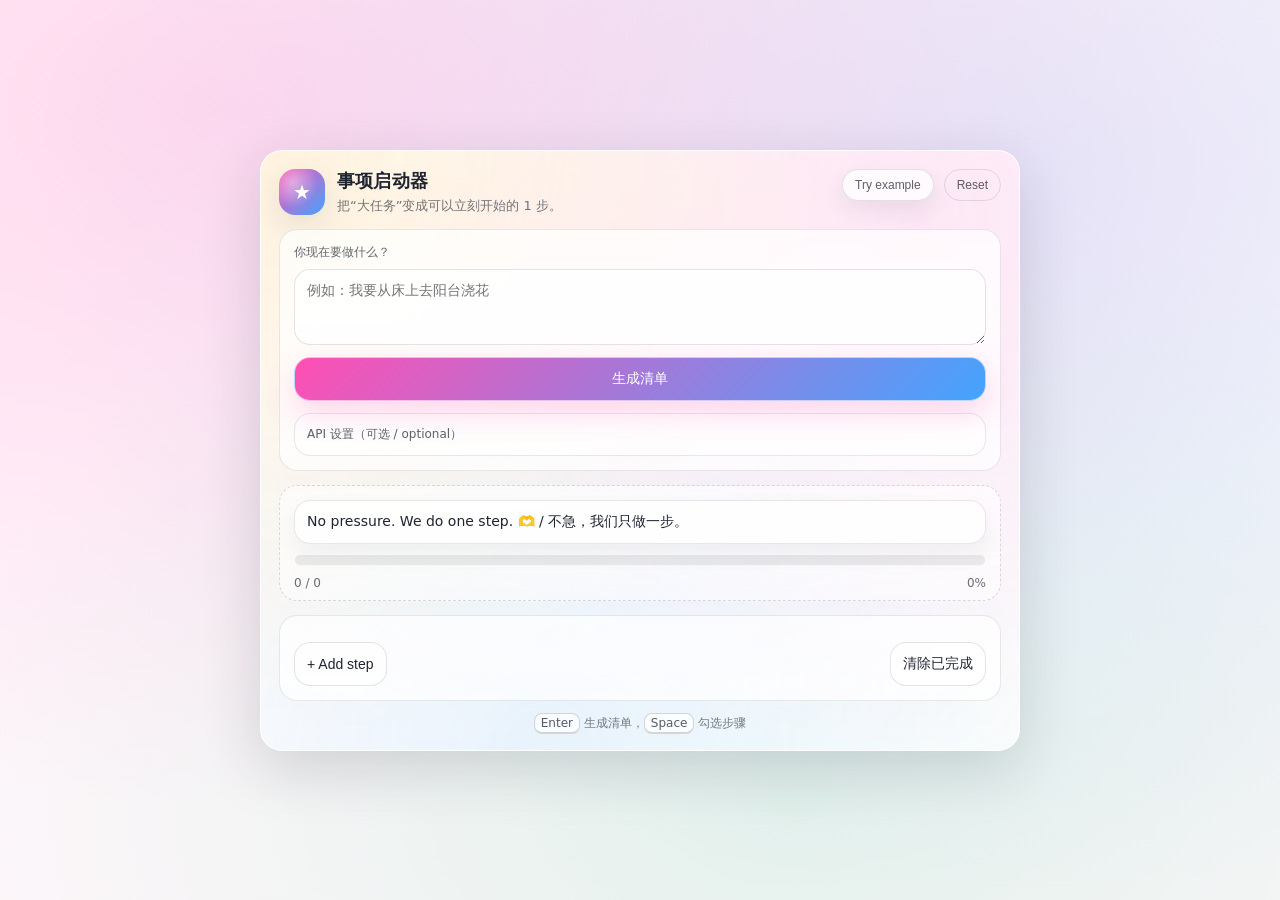
==== adhd-demo/index.html @ 6176573b "ADHD ver." ====
<!doctype html>
<html lang="zh-CN">
  <head>
    <meta charset="UTF-8" />
    <meta name="viewport" content="width=device-width, initial-scale=1.0" />
    <title>ADHD 事项启动器 Demo</title>
    <meta name="theme-color" content="#ff4fb3" />
    <meta name="apple-mobile-web-app-capable" content="yes" />
    <meta name="apple-mobile-web-app-title" content="ADHD启动器" />
    <meta name="apple-mobile-web-app-status-bar-style" content="default" />
    <link rel="stylesheet" href="./styles.css" />
    <link rel="manifest" href="./manifest.webmanifest" />
    <link rel="icon" href="./icon.svg" type="image/svg+xml" />
    <link rel="apple-touch-icon" href="./icon.svg" />
  </head>
  <body>
    <div class="app">
      <main class="card" aria-label="ADHD 友好事项启动器">
        <header class="header">
          <div class="brand">
            <div class="logo" aria-hidden="true">★</div>
            <div class="brand-text">
              <h1 class="title">事项启动器</h1>
              <p class="subtitle">把“大任务”变成可以立刻开始的 1 步。</p>
            </div>
          </div>
          <div class="header-actions">
            <button class="chip" type="button" data-action="example">Try example</button>
            <button class="chip chip-ghost" type="button" data-action="reset">Reset</button>
          </div>
        </header>

        <section class="input" aria-label="任务输入">
          <label class="field">
            <span class="field-label">你现在要做什么？</span>
            <textarea class="field-textarea" rows="3" placeholder="例如：我要从床上去阳台浇花" id="taskInput"></textarea>
          </label>
          <div class="input-actions">
            <button class="btn btn-primary" type="button" data-action="generate">生成清单</button>
          </div>

          <details class="settings" id="settings">
            <summary class="settings-summary">API 设置（可选 / optional）</summary>
            <div class="settings-body" aria-label="API 设置">
              <label class="field">
                <span class="field-label">调用方式</span>
                <select class="field-select" id="apiMode">
                  <option value="proxy">本地代理（推荐）/ Proxy</option>
                  <option value="direct">直连（不安全）/ Direct</option>
                </select>
              </label>

              <label class="field">
                <span class="field-label">Base URL（DeepSeek/OpenAI 兼容）</span>
                <input class="field-input" id="apiBaseUrl" type="text" spellcheck="false" />
              </label>

              <label class="field">
                <span class="field-label">API Key（仅保存在你的浏览器本地）</span>
                <input class="field-input" id="apiKey" type="password" autocomplete="off" spellcheck="false" />
              </label>

              <label class="field">
                <span class="field-label">Model</span>
                <input class="field-input" id="apiModel" type="text" spellcheck="false" />
              </label>

              <label class="field field-toggle">
                <span class="field-label">AI 说明（步骤小字）</span>
                <span class="toggle">
                  <input id="aiNotes" type="checkbox" />
                  <span class="toggle-pill" aria-hidden="true"></span>
                </span>
              </label>

              <div class="settings-actions">
                <button class="btn btn-ghost" type="button" data-action="save-settings">保存</button>
                <span class="settings-hint" id="settingsHint"></span>
              </div>
            </div>
          </details>
        </section>

        <section class="progress" aria-label="进度">
          <div class="progress-top">
            <div class="bubble" id="bubble" aria-live="polite" aria-atomic="true"></div>
            <div class="meter" aria-hidden="true">
              <div class="meter-bar" id="meterBar"></div>
            </div>
          </div>
          <div class="progress-meta">
            <span class="progress-text" id="progressText">0 / 0</span>
            <span class="progress-text" id="progressPct">0%</span>
          </div>
        </section>

        <section class="list" aria-label="原子清单">
          <ol class="steps" id="steps"></ol>
          <div class="list-actions">
            <button class="btn btn-ghost" type="button" data-action="add-step">+ Add step</button>
            <button class="btn btn-ghost" type="button" data-action="clear-done">清除已完成</button>
          </div>
        </section>

        <footer class="footer">
          <span class="footer-desktop"><span class="kbd">Enter</span> 生成清单，<span class="kbd">Space</span> 勾选步骤</span>
          <span class="footer-mobile">点圆圈勾选，点条目展开/收起子清单</span>
        </footer>
      </main>
    </div>

    <div class="toast" role="status" aria-live="polite" aria-atomic="true"></div>
    <div class="confetti" aria-hidden="true" id="confetti"></div>

    <script src="./app.js?v=2" defer></script>
  </body>
</html>
---- adhd-demo/styles.css ----
:root {
  --bg: #fff7fb;
  --card: rgba(255, 255, 255, 0.86);
  --text: #1f2430;
  --muted: rgba(31, 36, 48, 0.62);
  --border: rgba(31, 36, 48, 0.12);
  --pink: #ff4fb3;
  --mint: #19c37d;
  --sky: #43a4ff;
  --sun: #ffbe2e;
  --accent: var(--pink);
  --radius: 22px;
  --shadow: 0 18px 60px rgba(31, 36, 48, 0.16);
  --shadow-soft: 0 10px 30px rgba(31, 36, 48, 0.1);
}

* {
  box-sizing: border-box;
}

html,
body {
  height: 100%;
  -webkit-text-size-adjust: 100%;
}

body {
  margin: 0;
  color: var(--text);
  background: radial-gradient(1200px 700px at 18% 12%, rgba(255, 79, 179, 0.18), transparent),
    radial-gradient(1000px 700px at 80% 22%, rgba(67, 164, 255, 0.14), transparent),
    radial-gradient(900px 600px at 62% 88%, rgba(25, 195, 125, 0.12), transparent), var(--bg);
  font-family: ui-rounded, ui-sans-serif, system-ui, -apple-system, Segoe UI, Roboto, Helvetica, Arial,
    "Apple Color Emoji", "Segoe UI Emoji";
  -webkit-tap-highlight-color: transparent;
}

.app {
  min-height: 100%;
  display: grid;
  place-items: center;
  padding: 26px 18px;
}

.card {
  width: min(760px, 100%);
  border-radius: var(--radius);
  background: linear-gradient(180deg, rgba(255, 255, 255, 0.92), rgba(255, 255, 255, 0.78));
  border: 1px solid rgba(255, 255, 255, 0.66);
  box-shadow: var(--shadow);
  backdrop-filter: blur(14px);
  padding: 18px;
  position: relative;
  overflow: hidden;
}

.card::before {
  content: "";
  position: absolute;
  inset: -80px;
  background: radial-gradient(circle at 10% 10%, rgba(255, 190, 46, 0.22), transparent 55%),
    radial-gradient(circle at 80% 20%, rgba(255, 79, 179, 0.18), transparent 55%),
    radial-gradient(circle at 40% 90%, rgba(67, 164, 255, 0.14), transparent 55%);
  filter: blur(2px);
  opacity: 0.7;
  pointer-events: none;
}

.card::after {
  content: "";
  position: absolute;
  inset: 0;
  background-image: radial-gradient(rgba(31, 36, 48, 0.07) 1px, transparent 1px);
  background-size: 18px 18px;
  opacity: 0.24;
  pointer-events: none;
  mask-image: radial-gradient(circle at 50% 0%, rgba(0, 0, 0, 0.7), transparent 60%);
}

.card > * {
  position: relative;
  z-index: 1;
}

.header {
  display: flex;
  align-items: flex-start;
  justify-content: space-between;
  gap: 14px;
  margin-bottom: 14px;
}

.brand {
  display: flex;
  gap: 12px;
  align-items: center;
}

.logo {
  width: 46px;
  height: 46px;
  border-radius: 16px;
  display: grid;
  place-items: center;
  font-size: 20px;
  color: #ffffff;
  background: radial-gradient(circle at 30% 30%, rgba(255, 255, 255, 0.45), transparent 55%),
    linear-gradient(135deg, var(--pink), var(--sky));
  box-shadow: var(--shadow-soft);
}

.brand-text {
  display: grid;
  gap: 4px;
}

.title {
  margin: 0;
  font-size: 18px;
  letter-spacing: 0.2px;
}

.subtitle {
  margin: 0;
  font-size: 13px;
  color: var(--muted);
}

.header-actions {
  display: flex;
  gap: 10px;
  flex-wrap: wrap;
  justify-content: flex-end;
}

.chip {
  appearance: none;
  border: 1px solid rgba(31, 36, 48, 0.12);
  background: rgba(255, 255, 255, 0.78);
  color: rgba(31, 36, 48, 0.72);
  border-radius: 999px;
  padding: 8px 12px;
  font-size: 12px;
  cursor: pointer;
  touch-action: manipulation;
  box-shadow: 0 10px 22px rgba(31, 36, 48, 0.08);
}

.chip:hover {
  color: var(--text);
  transform: translateY(-1px);
}

.chip-ghost {
  background: transparent;
  box-shadow: none;
}

.input {
  border-radius: 18px;
  border: 1px solid rgba(31, 36, 48, 0.1);
  background: rgba(255, 255, 255, 0.72);
  padding: 14px;
}

.field {
  display: grid;
  gap: 8px;
}

.field-toggle {
  grid-template-columns: 1fr auto;
  align-items: center;
}

.toggle {
  display: inline-grid;
  align-items: center;
  justify-items: center;
  position: relative;
}

.toggle input {
  position: absolute;
  opacity: 0;
  width: 1px;
  height: 1px;
}

.toggle-pill {
  width: 44px;
  height: 26px;
  border-radius: 999px;
  background: rgba(31, 36, 48, 0.12);
  border: 1px solid rgba(31, 36, 48, 0.12);
  position: relative;
  cursor: pointer;
  touch-action: manipulation;
  box-shadow: inset 0 0 0 1px rgba(255, 255, 255, 0.55);
}

.toggle-pill::after {
  content: "";
  position: absolute;
  top: 3px;
  left: 3px;
  width: 20px;
  height: 20px;
  border-radius: 999px;
  background: rgba(255, 255, 255, 0.9);
  box-shadow: 0 10px 18px rgba(31, 36, 48, 0.12);
  transition: transform 180ms ease;
}

.toggle input:checked + .toggle-pill {
  background: linear-gradient(135deg, var(--mint), var(--sky));
  border-color: rgba(255, 255, 255, 0.6);
}

.toggle input:checked + .toggle-pill::after {
  transform: translateX(18px);
}

.field-label {
  font-size: 12px;
  color: rgba(31, 36, 48, 0.7);
}

.field-input,
.field-select {
  width: 100%;
  border-radius: 16px;
  border: 1px solid rgba(31, 36, 48, 0.12);
  padding: 10px 12px;
  font-size: 14px;
  outline: none;
  background: rgba(255, 255, 255, 0.82);
  box-shadow: inset 0 0 0 1px rgba(255, 255, 255, 0.5);
}

.field-input:focus,
.field-select:focus {
  border-color: color-mix(in srgb, var(--accent) 55%, rgba(31, 36, 48, 0.12));
  box-shadow: 0 0 0 4px rgba(255, 79, 179, 0.14);
}

.field-textarea {
  width: 100%;
  resize: vertical;
  min-height: 76px;
  border-radius: 16px;
  border: 1px solid rgba(31, 36, 48, 0.12);
  padding: 12px 12px;
  font-size: 14px;
  outline: none;
  background: rgba(255, 255, 255, 0.82);
  box-shadow: inset 0 0 0 1px rgba(255, 255, 255, 0.5);
}

.field-textarea:focus {
  border-color: color-mix(in srgb, var(--accent) 55%, rgba(31, 36, 48, 0.12));
  box-shadow: 0 0 0 4px rgba(255, 79, 179, 0.14);
}

.input-actions {
  display: grid;
  grid-template-columns: 1fr;
  gap: 10px;
  margin-top: 12px;
}

.settings {
  margin-top: 12px;
  border-radius: 16px;
  border: 1px solid rgba(31, 36, 48, 0.1);
  background: rgba(255, 255, 255, 0.62);
  overflow: hidden;
}

.settings-summary {
  list-style: none;
  cursor: pointer;
  padding: 12px 12px;
  font-size: 12px;
  color: rgba(31, 36, 48, 0.72);
}

.settings-summary::-webkit-details-marker {
  display: none;
}

.settings[open] .settings-summary {
  border-bottom: 1px solid rgba(31, 36, 48, 0.08);
  background: rgba(255, 255, 255, 0.68);
}

.settings-body {
  padding: 12px;
  display: grid;
  gap: 10px;
}

.settings-actions {
  display: flex;
  align-items: center;
  gap: 12px;
  justify-content: space-between;
  flex-wrap: wrap;
}

.settings-hint {
  font-size: 12px;
  color: rgba(31, 36, 48, 0.62);
}

.btn {
  appearance: none;
  border: 1px solid rgba(31, 36, 48, 0.12);
  border-radius: 16px;
  padding: 12px 12px;
  font-size: 14px;
  cursor: pointer;
  touch-action: manipulation;
  background: rgba(255, 255, 255, 0.6);
  color: var(--text);
}

.btn-primary {
  border-color: rgba(255, 255, 255, 0.6);
  background: linear-gradient(135deg, var(--pink), var(--sky));
  color: #ffffff;
  box-shadow: 0 12px 30px rgba(255, 79, 179, 0.22);
}

.btn-primary:hover {
  filter: brightness(0.98);
  transform: translateY(-1px);
}

.btn-ghost:hover {
  background: rgba(31, 36, 48, 0.04);
}

.btn:disabled {
  opacity: 0.55;
  cursor: not-allowed;
  transform: none;
}

.progress {
  margin-top: 14px;
  padding: 14px 14px 10px;
  border-radius: 18px;
  border: 1px dashed rgba(31, 36, 48, 0.16);
  background: linear-gradient(180deg, rgba(255, 255, 255, 0.64), rgba(255, 255, 255, 0.46));
}

.progress-top {
  display: grid;
  gap: 10px;
}

.bubble {
  min-height: 22px;
  padding: 12px 12px;
  border-radius: 16px;
  border: 1px solid rgba(31, 36, 48, 0.1);
  background: rgba(255, 255, 255, 0.8);
  box-shadow: 0 10px 22px rgba(31, 36, 48, 0.06);
  font-size: 14px;
}

.meter {
  height: 12px;
  border-radius: 999px;
  background: rgba(31, 36, 48, 0.08);
  overflow: hidden;
  border: 1px solid rgba(255, 255, 255, 0.65);
}

.meter-bar {
  height: 100%;
  width: 0%;
  border-radius: 999px;
  background: linear-gradient(90deg, var(--mint), var(--sky), var(--pink));
  transition: width 320ms ease;
}

.progress-meta {
  display: flex;
  justify-content: space-between;
  margin-top: 10px;
}

.progress-text {
  font-size: 12px;
  color: rgba(31, 36, 48, 0.66);
}

.list {
  margin-top: 14px;
  padding: 14px;
  border-radius: 18px;
  border: 1px solid rgba(31, 36, 48, 0.1);
  background: rgba(255, 255, 255, 0.72);
}

.steps {
  margin: 0;
  padding: 0;
  list-style: none;
  display: grid;
  gap: 10px;
}

.step {
  display: grid;
  grid-template-columns: 52px 1fr auto;
  align-items: start;
  gap: 10px;
  padding: 10px;
  border-radius: 18px;
  border: 1px solid rgba(31, 36, 48, 0.1);
  background: rgba(255, 255, 255, 0.82);
  box-shadow: 0 10px 24px rgba(31, 36, 48, 0.06);
  cursor: pointer;
  touch-action: manipulation;
}

.step.is-child {
  background: rgba(255, 255, 255, 0.74);
  box-shadow: 0 8px 18px rgba(31, 36, 48, 0.045);
}

.step-main {
  display: grid;
  gap: 6px;
  cursor: pointer;
}

.step-check {
  width: 52px;
  height: 52px;
  border-radius: 18px;
  border: 1px solid rgba(31, 36, 48, 0.12);
  background: radial-gradient(circle at 30% 30%, rgba(255, 255, 255, 0.75), rgba(255, 255, 255, 0.4));
  cursor: pointer;
  touch-action: manipulation;
  display: grid;
  place-items: center;
  position: relative;
  transition: transform 180ms ease, border-color 180ms ease;
}

.step-check:hover {
  transform: translateY(-1px);
  border-color: rgba(255, 79, 179, 0.35);
}

.step-check .tick {
  width: 26px;
  height: 26px;
  border-radius: 999px;
  border: 2px solid rgba(31, 36, 48, 0.24);
  display: grid;
  place-items: center;
  font-size: 14px;
  color: transparent;
  transition: background 180ms ease, border-color 180ms ease, color 180ms ease, transform 180ms ease;
}

.step.is-done .step-check .tick {
  border-color: rgba(255, 255, 255, 0.55);
  background: linear-gradient(135deg, var(--mint), var(--sky));
  color: #ffffff;
  transform: scale(1.04);
}

.step-text {
  width: 100%;
  border: none;
  background: transparent;
  font-size: 14px;
  outline: none;
  padding: 6px 6px;
  border-radius: 12px;
  cursor: text;
}

.step-text:focus {
  box-shadow: 0 0 0 4px rgba(67, 164, 255, 0.14);
  background: rgba(255, 255, 255, 0.7);
}

.step.is-done .step-text {
  color: rgba(31, 36, 48, 0.45);
  text-decoration: line-through;
}

.step-sub {
  font-size: 12px;
  color: rgba(31, 36, 48, 0.52);
  padding: 0 6px 2px;
  line-height: 1.35;
  display: grid;
  gap: 2px;
}

.step-meta {
  display: flex;
  flex-direction: column;
  align-items: flex-end;
  gap: 8px;
  padding-top: 2px;
}

.step-progress {
  width: 108px;
  display: grid;
  gap: 4px;
  justify-items: end;
}

.step-progress-bar {
  width: 108px;
  height: 8px;
  border-radius: 999px;
  overflow: hidden;
  background: rgba(31, 36, 48, 0.08);
  border: 1px solid rgba(255, 255, 255, 0.7);
}

.step-progress-fill {
  height: 100%;
  width: 0%;
  border-radius: 999px;
  background: linear-gradient(90deg, var(--mint), var(--sky), var(--pink));
  transition: width 260ms ease;
}

.step-progress-text {
  font-size: 12px;
  color: rgba(31, 36, 48, 0.58);
  font-variant-numeric: tabular-nums;
}

.step-chevron {
  width: 24px;
  height: 24px;
  border-radius: 10px;
  display: grid;
  place-items: center;
  border: 1px solid rgba(31, 36, 48, 0.1);
  background: rgba(255, 255, 255, 0.65);
  color: rgba(31, 36, 48, 0.55);
  transform: rotate(0deg);
  transition: transform 180ms ease, opacity 180ms ease;
  user-select: none;
}

.step-chevron.is-open {
  transform: rotate(90deg);
}

.step-chevron.is-empty {
  opacity: 0.25;
}

.step.is-generating .step-chevron {
  opacity: 0.85;
  animation: chevron-pulse 700ms ease-in-out infinite;
}

@keyframes chevron-pulse {
  0% {
    transform: scale(1) rotate(0deg);
  }
  50% {
    transform: scale(1.06) rotate(0deg);
  }
  100% {
    transform: scale(1) rotate(0deg);
  }
}

.mini-btn {
  width: 42px;
  height: 42px;
  border-radius: 14px;
  border: 1px solid rgba(31, 36, 48, 0.12);
  background: rgba(255, 255, 255, 0.75);
  cursor: pointer;
  touch-action: manipulation;
  font-size: 16px;
  color: rgba(31, 36, 48, 0.65);
}

.mini-btn:hover {
  color: var(--text);
  transform: translateY(-1px);
}

.substeps {
  grid-column: 1 / -1;
  list-style: none;
  margin: 8px 0 0 32px;
  padding: 10px 0 0 10px;
  display: grid;
  gap: 10px;
  border-left: 2px solid rgba(31, 36, 48, 0.08);
}

.list-actions {
  display: flex;
  gap: 10px;
  justify-content: space-between;
  margin-top: 12px;
  flex-wrap: wrap;
}

.footer {
  margin-top: 14px;
  display: flex;
  justify-content: center;
  gap: 10px;
  color: rgba(31, 36, 48, 0.6);
  font-size: 12px;
}

.footer-mobile {
  display: none;
}

.kbd {
  border: 1px solid rgba(31, 36, 48, 0.18);
  border-bottom-width: 2px;
  padding: 2px 6px;
  border-radius: 8px;
  background: rgba(255, 255, 255, 0.75);
  color: rgba(31, 36, 48, 0.75);
  font-variant-numeric: tabular-nums;
}

.toast {
  position: fixed;
  left: 50%;
  bottom: 22px;
  transform: translateX(-50%) translateY(18px);
  padding: 12px 14px;
  border-radius: 16px;
  border: 1px solid rgba(31, 36, 48, 0.12);
  background: rgba(255, 255, 255, 0.86);
  box-shadow: 0 14px 40px rgba(31, 36, 48, 0.18);
  opacity: 0;
  pointer-events: none;
  transition: opacity 220ms ease, transform 220ms ease;
  max-width: min(560px, calc(100% - 24px));
  color: rgba(31, 36, 48, 0.82);
}

.toast.is-show {
  opacity: 1;
  transform: translateX(-50%) translateY(0);
}

.confetti {
  position: fixed;
  inset: 0;
  pointer-events: none;
  overflow: hidden;
}

.confetti-piece {
  position: absolute;
  top: -16px;
  width: 10px;
  height: 14px;
  border-radius: 4px;
  opacity: 0.9;
  animation: confetti-fall 1200ms linear forwards;
}

@keyframes confetti-fall {
  0% {
    transform: translate3d(var(--x, 0px), -20px, 0) rotate(0deg);
  }
  100% {
    transform: translate3d(var(--x, 0px), calc(100vh + 40px), 0) rotate(360deg);
  }
}

@media (max-width: 560px) {
  .app {
    place-items: start;
    padding: calc(16px + env(safe-area-inset-top)) 12px calc(18px + env(safe-area-inset-bottom));
  }
  .card {
    padding: 14px;
  }
  .header {
    flex-direction: column;
    align-items: stretch;
  }
  .header-actions {
    justify-content: flex-start;
  }
  .field-input,
  .field-select,
  .field-textarea,
  .step-text {
    font-size: 16px;
  }
  .step {
    grid-template-columns: 48px 1fr auto;
    gap: 8px;
    padding: 10px 10px;
  }
  .step-check {
    width: 48px;
    height: 48px;
    border-radius: 16px;
  }
  .mini-btn {
    width: 38px;
    height: 38px;
    border-radius: 13px;
  }
  .step-progress,
  .step-progress-bar {
    width: 92px;
  }
  .toast {
    bottom: calc(22px + env(safe-area-inset-bottom));
  }
  .footer-desktop {
    display: none;
  }
  .footer-mobile {
    display: inline;
  }
}

@media (max-width: 380px) {
  .logo {
    width: 42px;
    height: 42px;
    border-radius: 15px;
  }
  .title {
    font-size: 17px;
  }
}

@media (prefers-reduced-motion: reduce) {
  .chip:hover,
  .btn-primary:hover,
  .mini-btn:hover,
  .step-check:hover {
    transform: none;
  }
  .meter-bar,
  .step-progress-fill,
  .toast {
    transition: none;
  }
  .step.is-generating .step-chevron {
    animation: none;
  }
  .confetti-piece {
    animation: none;
    display: none;
  }
}
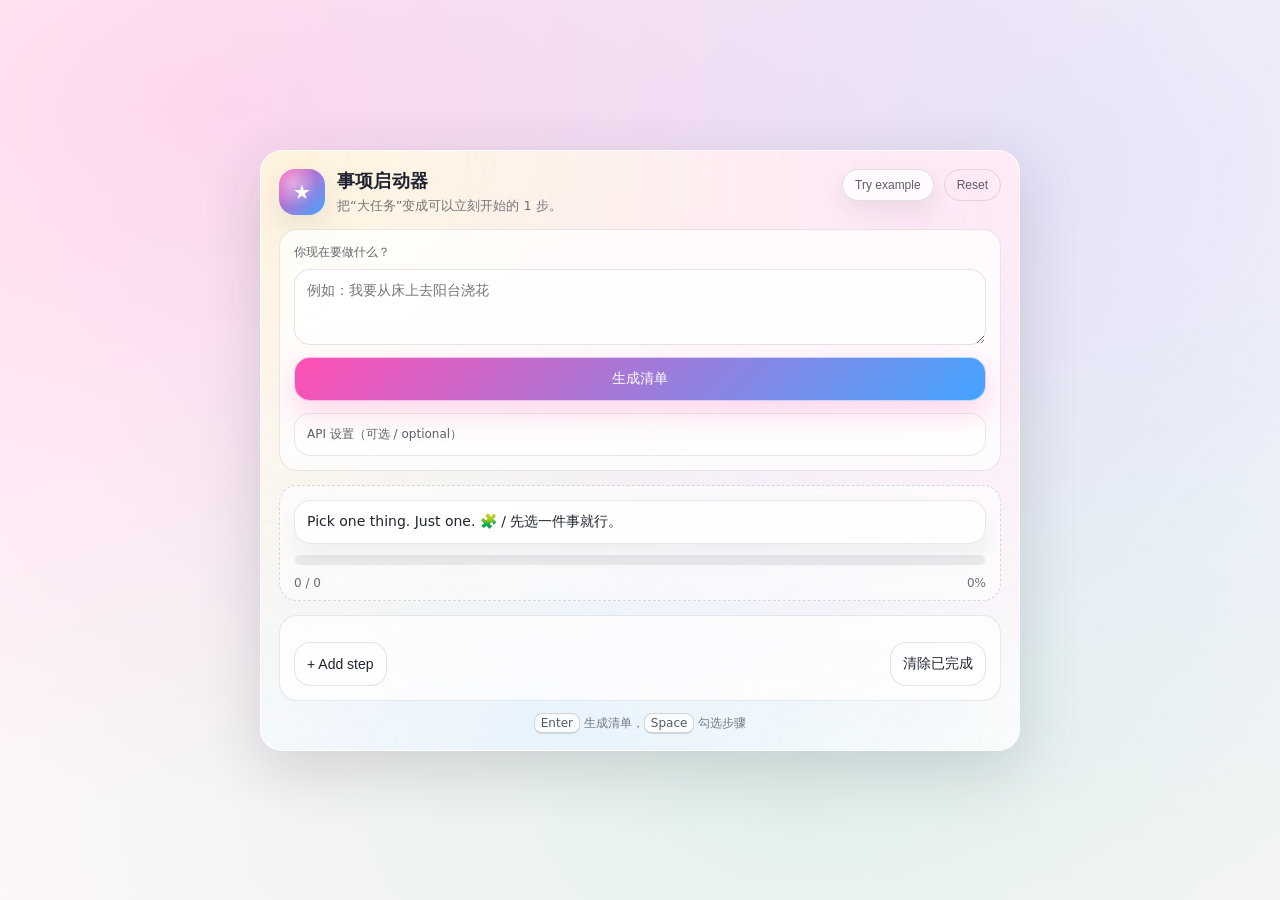
==== commit 2a4bd212: "ADHD新版" ====
--- a/adhd-demo/index.html
+++ b/adhd-demo/index.html
@@ -52,7 +52,7 @@
 
               <label class="field">
                 <span class="field-label">Base URL（DeepSeek/OpenAI 兼容）</span>
-                <input class="field-input" id="apiBaseUrl" type="text" spellcheck="false" />
+                <input class="field-input" id="apiBaseUrl" type="text" spellcheck="false" placeholder="https://api.deepseek.com" />
               </label>
 
               <label class="field">
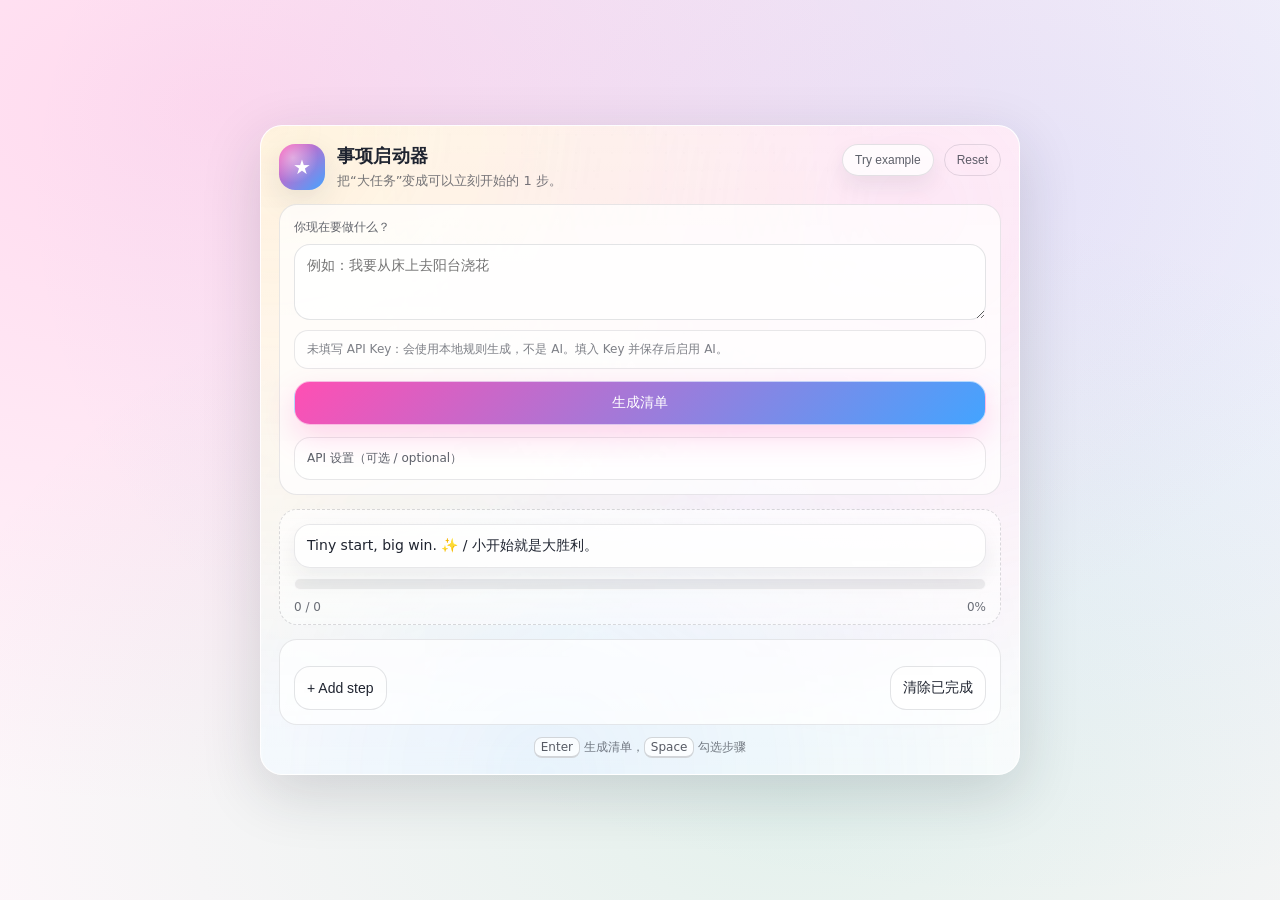
==== commit 9e9b465a: "ADHD再次更新" ====
--- a/adhd-demo/index.html
+++ b/adhd-demo/index.html
@@ -8,7 +8,7 @@
     <meta name="apple-mobile-web-app-capable" content="yes" />
     <meta name="apple-mobile-web-app-title" content="ADHD启动器" />
     <meta name="apple-mobile-web-app-status-bar-style" content="default" />
-    <link rel="stylesheet" href="./styles.css" />
+    <link rel="stylesheet" href="./styles.css?v=3" />
     <link rel="manifest" href="./manifest.webmanifest" />
     <link rel="icon" href="./icon.svg" type="image/svg+xml" />
     <link rel="apple-touch-icon" href="./icon.svg" />
@@ -35,6 +35,7 @@
             <span class="field-label">你现在要做什么？</span>
             <textarea class="field-textarea" rows="3" placeholder="例如：我要从床上去阳台浇花" id="taskInput"></textarea>
           </label>
+          <div class="ai-status" id="aiStatus" role="status" aria-live="polite"></div>
           <div class="input-actions">
             <button class="btn btn-primary" type="button" data-action="generate">生成清单</button>
           </div>
@@ -112,6 +113,6 @@
     <div class="toast" role="status" aria-live="polite" aria-atomic="true"></div>
     <div class="confetti" aria-hidden="true" id="confetti"></div>
 
-    <script src="./app.js?v=2" defer></script>
+    <script src="./app.js?v=3" defer></script>
   </body>
 </html>
--- a/adhd-demo/styles.css
+++ b/adhd-demo/styles.css
@@ -267,6 +267,33 @@
   grid-template-columns: 1fr;
   gap: 10px;
   margin-top: 12px;
+}
+
+.ai-status {
+  margin-top: 10px;
+  padding: 10px 12px;
+  border-radius: 14px;
+  border: 1px solid rgba(31, 36, 48, 0.1);
+  background: rgba(255, 255, 255, 0.68);
+  color: rgba(31, 36, 48, 0.68);
+  font-size: 12px;
+  line-height: 1.45;
+}
+
+.ai-status-ok {
+  border-color: rgba(25, 195, 125, 0.26);
+  background: rgba(25, 195, 125, 0.08);
+  color: rgba(16, 112, 72, 0.95);
+}
+
+.ai-status-warn {
+  border-color: rgba(255, 190, 46, 0.38);
+  background: rgba(255, 190, 46, 0.12);
+  color: rgba(120, 78, 0, 0.95);
+}
+
+.ai-status-muted {
+  color: rgba(31, 36, 48, 0.58);
 }
 
 .settings {
@@ -771,4 +798,3 @@
     display: none;
   }
 }
-
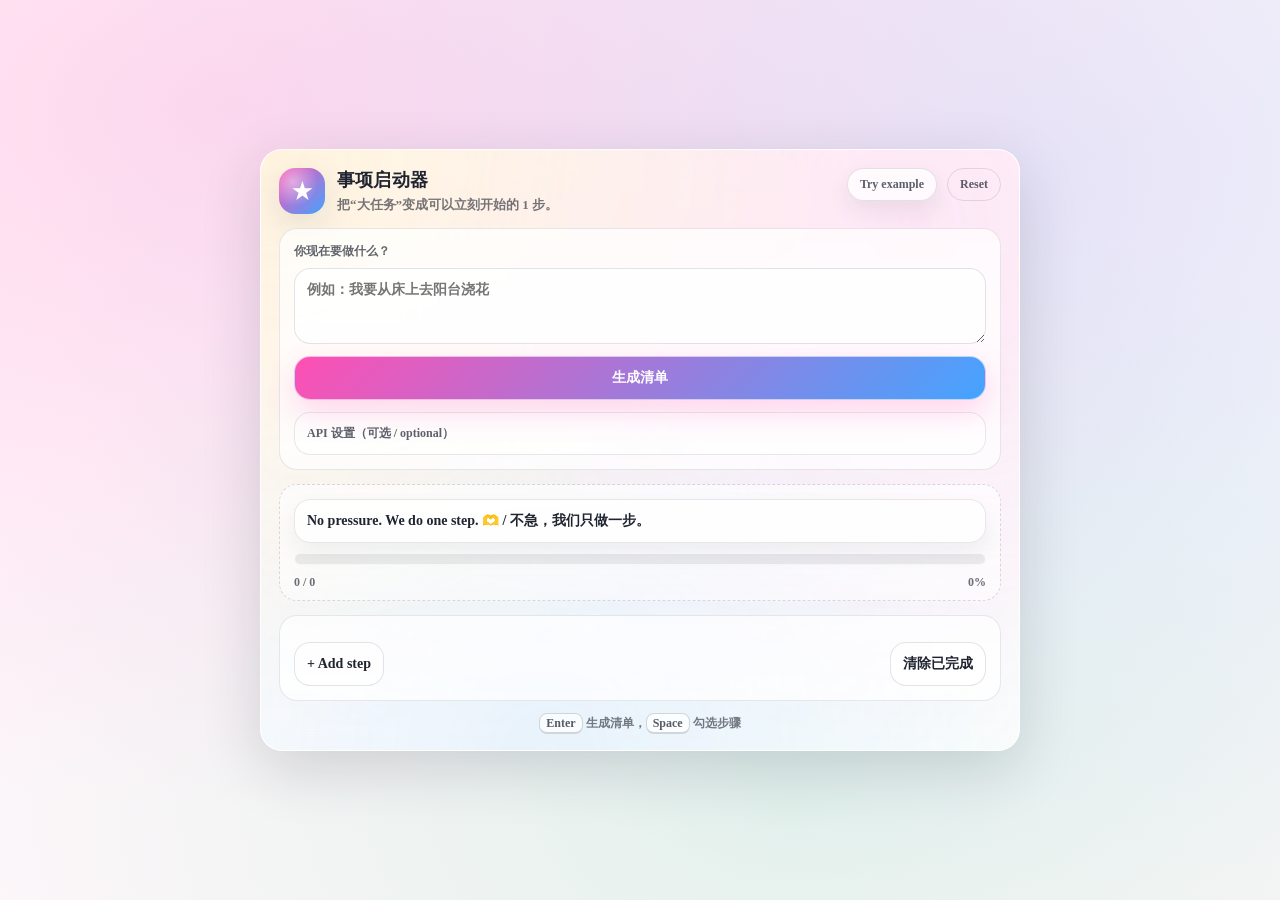
==== commit 6dd5d371: "ADHD再次新版" ====
--- a/adhd-demo/index.html
+++ b/adhd-demo/index.html
@@ -8,7 +8,7 @@
     <meta name="apple-mobile-web-app-capable" content="yes" />
     <meta name="apple-mobile-web-app-title" content="ADHD启动器" />
     <meta name="apple-mobile-web-app-status-bar-style" content="default" />
-    <link rel="stylesheet" href="./styles.css?v=3" />
+    <link rel="stylesheet" href="./styles.css?v=8" />
     <link rel="manifest" href="./manifest.webmanifest" />
     <link rel="icon" href="./icon.svg" type="image/svg+xml" />
     <link rel="apple-touch-icon" href="./icon.svg" />
@@ -35,7 +35,6 @@
             <span class="field-label">你现在要做什么？</span>
             <textarea class="field-textarea" rows="3" placeholder="例如：我要从床上去阳台浇花" id="taskInput"></textarea>
           </label>
-          <div class="ai-status" id="aiStatus" role="status" aria-live="polite"></div>
           <div class="input-actions">
             <button class="btn btn-primary" type="button" data-action="generate">生成清单</button>
           </div>
@@ -113,6 +112,6 @@
     <div class="toast" role="status" aria-live="polite" aria-atomic="true"></div>
     <div class="confetti" aria-hidden="true" id="confetti"></div>
 
-    <script src="./app.js?v=3" defer></script>
+    <script src="./app.js?v=9" defer></script>
   </body>
 </html>
--- a/adhd-demo/styles.css
+++ b/adhd-demo/styles.css
@@ -30,9 +30,17 @@
   background: radial-gradient(1200px 700px at 18% 12%, rgba(255, 79, 179, 0.18), transparent),
     radial-gradient(1000px 700px at 80% 22%, rgba(67, 164, 255, 0.14), transparent),
     radial-gradient(900px 600px at 62% 88%, rgba(25, 195, 125, 0.12), transparent), var(--bg);
-  font-family: ui-rounded, ui-sans-serif, system-ui, -apple-system, Segoe UI, Roboto, Helvetica, Arial,
-    "Apple Color Emoji", "Segoe UI Emoji";
+  font-family: "Times New Roman", Times, SimSun, "Songti SC", "Noto Serif CJK SC", serif;
+  font-weight: 700;
   -webkit-tap-highlight-color: transparent;
+}
+
+button,
+input,
+textarea,
+select {
+  font-family: inherit;
+  font-weight: inherit;
 }
 
 .app {
@@ -269,33 +277,6 @@
   margin-top: 12px;
 }
 
-.ai-status {
-  margin-top: 10px;
-  padding: 10px 12px;
-  border-radius: 14px;
-  border: 1px solid rgba(31, 36, 48, 0.1);
-  background: rgba(255, 255, 255, 0.68);
-  color: rgba(31, 36, 48, 0.68);
-  font-size: 12px;
-  line-height: 1.45;
-}
-
-.ai-status-ok {
-  border-color: rgba(25, 195, 125, 0.26);
-  background: rgba(25, 195, 125, 0.08);
-  color: rgba(16, 112, 72, 0.95);
-}
-
-.ai-status-warn {
-  border-color: rgba(255, 190, 46, 0.38);
-  background: rgba(255, 190, 46, 0.12);
-  color: rgba(120, 78, 0, 0.95);
-}
-
-.ai-status-muted {
-  color: rgba(31, 36, 48, 0.58);
-}
-
 .settings {
   margin-top: 12px;
   border-radius: 16px;
@@ -442,7 +423,7 @@
 
 .step {
   display: grid;
-  grid-template-columns: 52px 1fr auto;
+  grid-template-columns: 52px minmax(0, 1fr) auto;
   align-items: start;
   gap: 10px;
   padding: 10px;
@@ -463,6 +444,7 @@
   display: grid;
   gap: 6px;
   cursor: pointer;
+  min-width: 0;
 }
 
 .step-check {
@@ -508,10 +490,18 @@
   border: none;
   background: transparent;
   font-size: 14px;
+  line-height: 1.35;
   outline: none;
   padding: 6px 6px;
   border-radius: 12px;
   cursor: text;
+  min-height: 38px;
+  min-width: 0;
+  resize: none;
+  overflow: hidden;
+  white-space: pre-wrap;
+  overflow-wrap: anywhere;
+  word-break: break-word;
 }
 
 .step-text:focus {
@@ -531,6 +521,8 @@
   line-height: 1.35;
   display: grid;
   gap: 2px;
+  overflow-wrap: anywhere;
+  word-break: break-word;
 }
 
 .step-meta {
@@ -735,12 +727,18 @@
   .field-select,
   .field-textarea,
   .step-text {
-    font-size: 16px;
+    font-size: 15px;
+  }
+  .step-sub {
+    font-size: 11px;
   }
   .step {
-    grid-template-columns: 48px 1fr auto;
+    grid-template-columns: 48px minmax(0, 1fr) auto;
     gap: 8px;
     padding: 10px 10px;
+  }
+  .step-main {
+    min-width: 0;
   }
   .step-check {
     width: 48px;
@@ -752,18 +750,53 @@
     height: 38px;
     border-radius: 13px;
   }
-  .step-progress,
-  .step-progress-bar {
-    width: 92px;
+  .step-meta {
+    width: 38px;
+    align-items: center;
+  }
+  .step-progress {
+    display: none;
+  }
+  .substeps {
+    margin-left: 8px;
+    padding-left: 8px;
+  }
+  .step.is-child {
+    grid-template-columns: 42px minmax(0, 1fr) 34px;
+    gap: 6px;
+    padding: 9px 8px;
+  }
+  .step.is-child .step-check {
+    width: 42px;
+    height: 42px;
+    border-radius: 14px;
+  }
+  .step.is-child .step-check .tick {
+    width: 24px;
+    height: 24px;
+  }
+  .step.is-child .step-meta {
+    width: 34px;
+    gap: 6px;
+  }
+  .step.is-child .mini-btn {
+    width: 34px;
+    height: 34px;
+    border-radius: 12px;
+  }
+  .step.is-child .step-chevron {
+    width: 22px;
+    height: 22px;
+    border-radius: 9px;
   }
   .toast {
     bottom: calc(22px + env(safe-area-inset-bottom));
   }
   .footer-desktop {
+    display: inline;
+  }
+  .footer-mobile {
     display: none;
-  }
-  .footer-mobile {
-    display: inline;
   }
 }
 
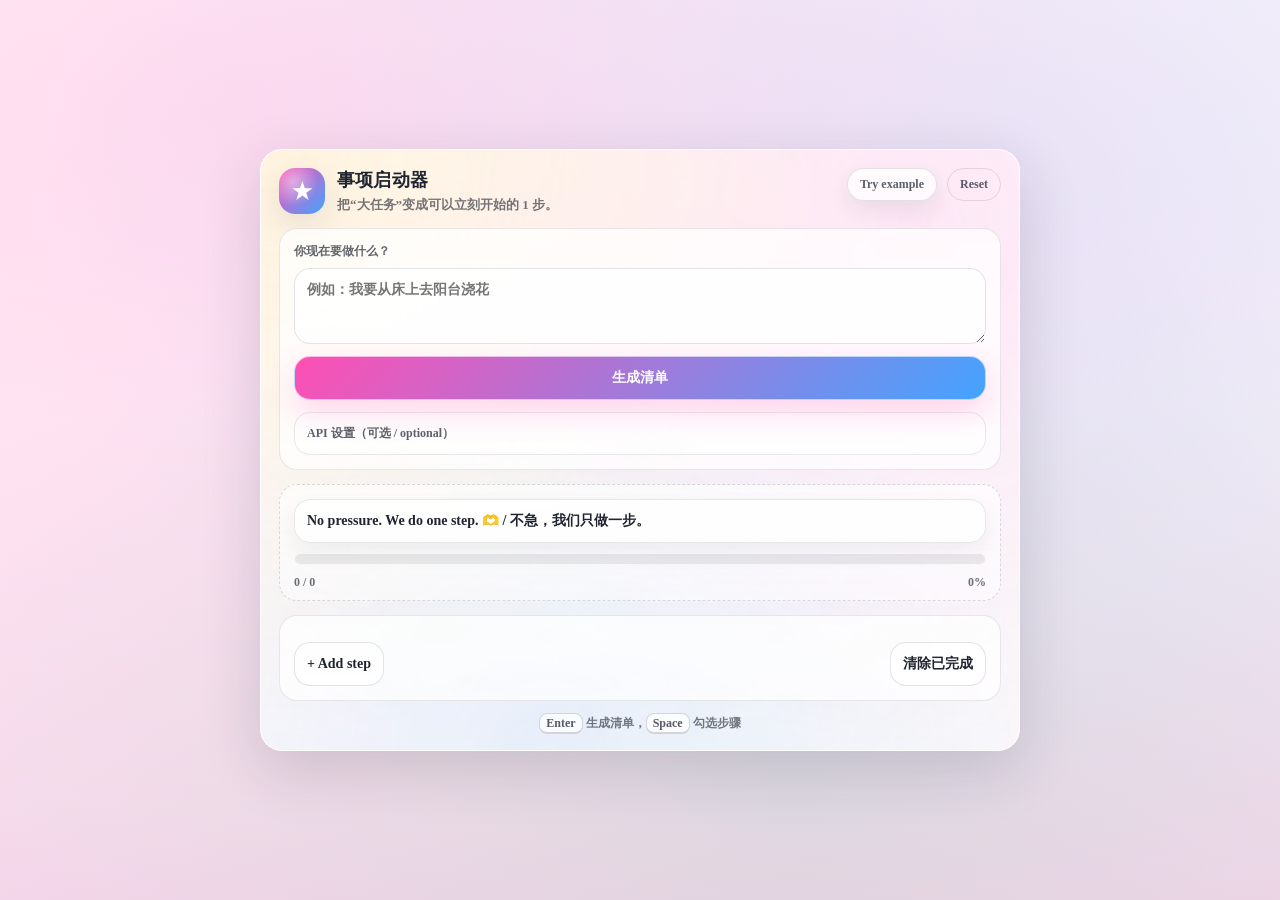
==== commit 6cbccecf: "ADHD c" ====
--- a/adhd-demo/index.html
+++ b/adhd-demo/index.html
@@ -8,7 +8,7 @@
     <meta name="apple-mobile-web-app-capable" content="yes" />
     <meta name="apple-mobile-web-app-title" content="ADHD启动器" />
     <meta name="apple-mobile-web-app-status-bar-style" content="default" />
-    <link rel="stylesheet" href="./styles.css?v=8" />
+    <link rel="stylesheet" href="./styles.css?v=9" />
     <link rel="manifest" href="./manifest.webmanifest" />
     <link rel="icon" href="./icon.svg" type="image/svg+xml" />
     <link rel="apple-touch-icon" href="./icon.svg" />
--- a/adhd-demo/styles.css
+++ b/adhd-demo/styles.css
@@ -20,19 +20,34 @@
 
 html,
 body {
-  height: 100%;
+  min-height: 100%;
   -webkit-text-size-adjust: 100%;
+}
+
+html {
+  background: var(--bg);
 }
 
 body {
   margin: 0;
   color: var(--text);
-  background: radial-gradient(1200px 700px at 18% 12%, rgba(255, 79, 179, 0.18), transparent),
-    radial-gradient(1000px 700px at 80% 22%, rgba(67, 164, 255, 0.14), transparent),
-    radial-gradient(900px 600px at 62% 88%, rgba(25, 195, 125, 0.12), transparent), var(--bg);
+  background: transparent;
+  position: relative;
   font-family: "Times New Roman", Times, SimSun, "Songti SC", "Noto Serif CJK SC", serif;
   font-weight: 700;
   -webkit-tap-highlight-color: transparent;
+}
+
+body::before {
+  content: "";
+  position: fixed;
+  inset: 0;
+  pointer-events: none;
+  z-index: -1;
+  background: radial-gradient(1200px 700px at 18% 12%, rgba(255, 79, 179, 0.16), transparent),
+    radial-gradient(1000px 700px at 80% 22%, rgba(67, 164, 255, 0.13), transparent),
+    radial-gradient(900px 600px at 62% 88%, rgba(25, 195, 125, 0.11), transparent),
+    linear-gradient(180deg, #fff7fb 0%, #fff1f8 45%, #f6d6ea 100%);
 }
 
 button,
@@ -44,7 +59,7 @@
 }
 
 .app {
-  min-height: 100%;
+  min-height: 100vh;
   display: grid;
   place-items: center;
   padding: 26px 18px;
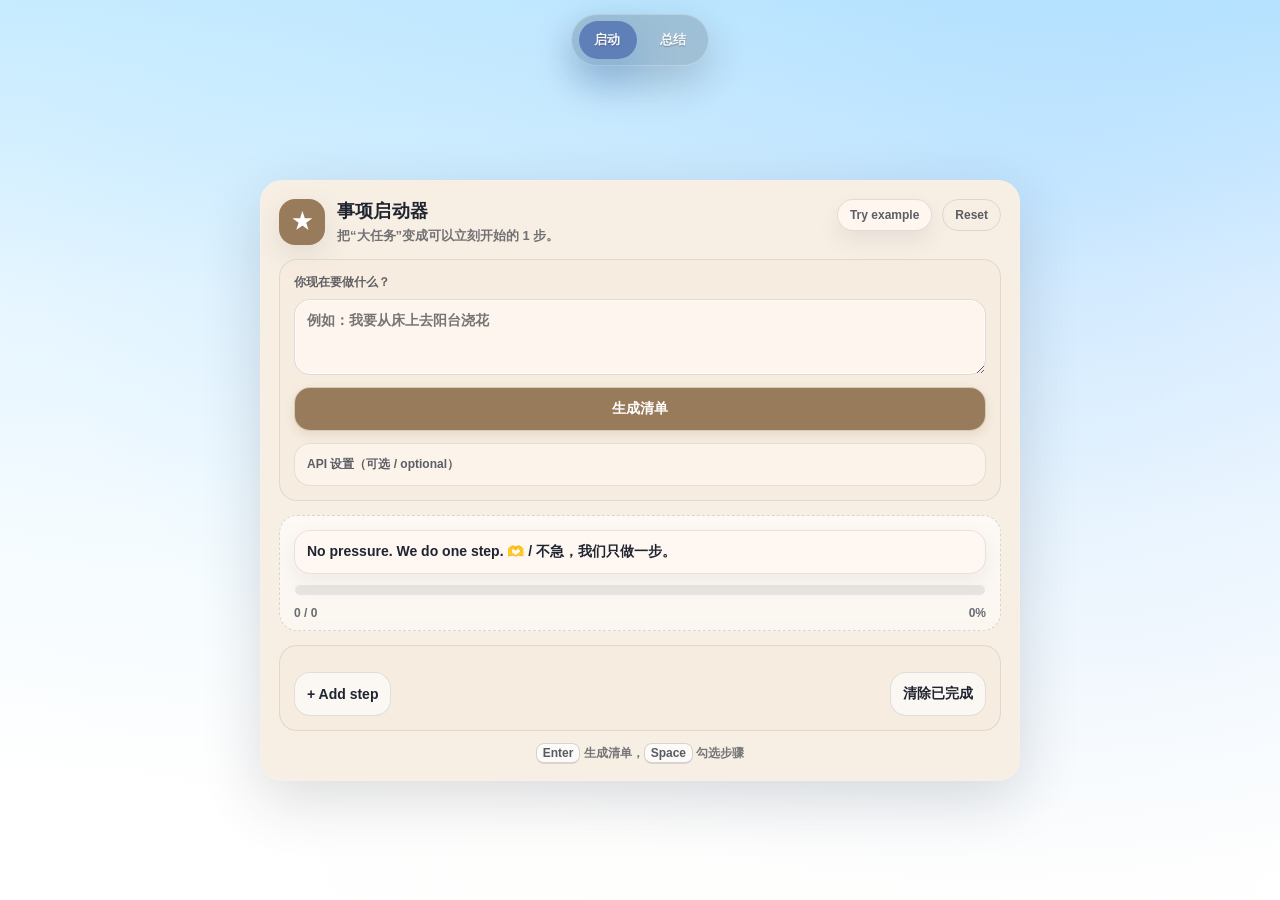
==== commit 8418a737: "最最最新版" ====
--- a/adhd-demo/index.html
+++ b/adhd-demo/index.html
@@ -4,18 +4,25 @@
     <meta charset="UTF-8" />
     <meta name="viewport" content="width=device-width, initial-scale=1.0" />
     <title>ADHD 事项启动器 Demo</title>
-    <meta name="theme-color" content="#ff4fb3" />
+    <meta name="theme-color" content="#987b5a" />
     <meta name="apple-mobile-web-app-capable" content="yes" />
     <meta name="apple-mobile-web-app-title" content="ADHD启动器" />
     <meta name="apple-mobile-web-app-status-bar-style" content="default" />
-    <link rel="stylesheet" href="./styles.css?v=9" />
+    <link rel="stylesheet" href="./styles.css?v=22" />
     <link rel="manifest" href="./manifest.webmanifest" />
     <link rel="icon" href="./icon.svg" type="image/svg+xml" />
     <link rel="apple-touch-icon" href="./icon.svg" />
   </head>
   <body>
+    <nav class="view-switch" id="viewSwitch" aria-label="界面切换">
+      <div class="view-switch-indicator" id="viewIndicator" aria-hidden="true"></div>
+      <button class="view-switch-tab" type="button" data-action="view-start" data-view="start" aria-current="page">
+        启动
+      </button>
+      <button class="view-switch-tab" type="button" data-action="view-summary" data-view="summary">总结</button>
+    </nav>
     <div class="app">
-      <main class="card" aria-label="ADHD 友好事项启动器">
+      <main class="card" id="viewStart" aria-label="ADHD 友好事项启动器">
         <header class="header">
           <div class="brand">
             <div class="logo" aria-hidden="true">★</div>
@@ -107,11 +114,26 @@
           <span class="footer-mobile">点圆圈勾选，点条目展开/收起子清单</span>
         </footer>
       </main>
+
+      <main class="card" id="viewSummary" aria-label="总结" hidden>
+        <section class="summary-hero" aria-label="总结标题">
+          <span class="summary-hero-emoji" aria-hidden="true">🎉</span>
+          <h1 class="summary-hero-title">
+            你已经成功完成 <span class="summary-count" id="summaryCount">0</span> 件事情，恭喜！
+          </h1>
+          <span class="summary-hero-emoji" aria-hidden="true">🎉</span>
+        </section>
+
+        <section class="summary-body" aria-label="总结内容">
+          <div class="summary-empty" id="summaryEmpty" hidden>完成第一个大任务后，这里会出现相册一样的记录。</div>
+          <div class="summary-timeline" id="summaryTimeline"></div>
+        </section>
+      </main>
     </div>
 
     <div class="toast" role="status" aria-live="polite" aria-atomic="true"></div>
     <div class="confetti" aria-hidden="true" id="confetti"></div>
 
-    <script src="./app.js?v=9" defer></script>
+    <script src="./app.js?v=22" defer></script>
   </body>
 </html>
--- a/adhd-demo/styles.css
+++ b/adhd-demo/styles.css
@@ -1,6 +1,14 @@
 :root {
-  --bg: #fff7fb;
-  --card: rgba(255, 255, 255, 0.86);
+  --sky-100: #c6ebff;
+  --sky-50: #f7fbff;
+  --cream-50: #fff8f2;
+  --ground-50: #f3e7da;
+  --oat-50: #f5ebdd;
+  --sand-50: #eedfcc;
+  --milk-tea-50: #e8d8c8;
+  --coffee: #987b5a;
+  --bg: var(--cream-50);
+  --card: color-mix(in srgb, var(--cream-50) 86%, transparent);
   --text: #1f2430;
   --muted: rgba(31, 36, 48, 0.62);
   --border: rgba(31, 36, 48, 0.12);
@@ -8,10 +16,14 @@
   --mint: #19c37d;
   --sky: #43a4ff;
   --sun: #ffbe2e;
-  --accent: var(--pink);
+  --royal: #5f7fb8;
+  --royal-deep: #5f7fb8;
+  --accent: var(--milk-tea-50);
   --radius: 22px;
   --shadow: 0 18px 60px rgba(31, 36, 48, 0.16);
   --shadow-soft: 0 10px 30px rgba(31, 36, 48, 0.1);
+  --font-ui: "SF Pro Text", "SF Pro Display", -apple-system, BlinkMacSystemFont, "PingFang SC", "PingFang TC", "PingFang HK",
+    "Hiragino Sans GB", "Microsoft YaHei", "Segoe UI", Roboto, Helvetica, Arial, sans-serif, "Apple Color Emoji", "Segoe UI Emoji";
 }
 
 * {
@@ -33,7 +45,7 @@
   color: var(--text);
   background: transparent;
   position: relative;
-  font-family: "Times New Roman", Times, SimSun, "Songti SC", "Noto Serif CJK SC", serif;
+  font-family: var(--font-ui);
   font-weight: 700;
   -webkit-tap-highlight-color: transparent;
 }
@@ -44,10 +56,10 @@
   inset: 0;
   pointer-events: none;
   z-index: -1;
-  background: radial-gradient(1200px 700px at 18% 12%, rgba(255, 79, 179, 0.16), transparent),
-    radial-gradient(1000px 700px at 80% 22%, rgba(67, 164, 255, 0.13), transparent),
-    radial-gradient(900px 600px at 62% 88%, rgba(25, 195, 125, 0.11), transparent),
-    linear-gradient(180deg, #fff7fb 0%, #fff1f8 45%, #f6d6ea 100%);
+  background: radial-gradient(1200px 700px at 18% 10%, color-mix(in srgb, var(--sky-100) 55%, transparent), transparent),
+    radial-gradient(1000px 700px at 80% 22%, color-mix(in srgb, var(--sky) 22%, transparent), transparent),
+    radial-gradient(900px 600px at 62% 88%, color-mix(in srgb, var(--oat-50) 6%, transparent), transparent),
+    linear-gradient(180deg, var(--sky-100) 0%, var(--sky-50) 32%, #ffffff 58%, #ffffff 100%);
 }
 
 button,
@@ -62,14 +74,80 @@
   min-height: 100vh;
   display: grid;
   place-items: center;
-  padding: 26px 18px;
+  padding: 86px 18px 26px;
+}
+
+.view-switch {
+  position: fixed;
+  top: calc(14px + env(safe-area-inset-top));
+  left: 50%;
+  transform: translateX(-50%);
+  z-index: 50;
+  display: flex;
+  align-items: center;
+  gap: 8px;
+  padding: 6px;
+  border-radius: 999px;
+  background: color-mix(in srgb, rgba(31, 36, 48, 0.26) 75%, transparent);
+  border: 1px solid rgba(255, 255, 255, 0.28);
+  box-shadow: 0 16px 40px rgba(31, 36, 48, 0.22);
+  backdrop-filter: blur(12px);
+}
+
+.view-switch-indicator {
+  position: absolute;
+  top: 6px;
+  bottom: 6px;
+  left: 0;
+  width: 54px;
+  border-radius: 999px;
+  background: linear-gradient(180deg, var(--royal) 0%, var(--royal-deep) 100%);
+  box-shadow: 0 16px 40px rgba(11, 99, 209, 0.25);
+  transform: translateX(0);
+  transition: transform 520ms cubic-bezier(0.6, 0, 0.2, 1), width 520ms cubic-bezier(0.6, 0, 0.2, 1);
+  z-index: 0;
+}
+
+.view-switch-tab {
+  appearance: none;
+  border: 0;
+  background: transparent;
+  color: rgba(255, 255, 255, 0.95);
+  font-size: 13px;
+  padding: 10px 16px;
+  border-radius: 999px;
+  cursor: pointer;
+  position: relative;
+  z-index: 1;
+  text-shadow: 0 1px 1px rgba(31, 36, 48, 0.35);
+}
+
+.view-switch-tab::before {
+  content: "";
+  position: absolute;
+  inset: 0;
+  border-radius: 999px;
+  background: linear-gradient(180deg, var(--royal) 0%, var(--royal-deep) 100%);
+  opacity: 0;
+  transition: opacity 180ms ease;
+  z-index: -1;
+}
+
+.view-switch-tab.is-hover::before,
+.view-switch-tab:focus-visible::before {
+  opacity: 1;
+}
+
+.view-switch-tab:focus-visible {
+  outline: 2px solid color-mix(in srgb, var(--sky-100) 80%, transparent);
+  outline-offset: 2px;
 }
 
 .card {
   width: min(760px, 100%);
   border-radius: var(--radius);
-  background: linear-gradient(180deg, rgba(255, 255, 255, 0.92), rgba(255, 255, 255, 0.78));
-  border: 1px solid rgba(255, 255, 255, 0.66);
+  background: color-mix(in srgb, var(--oat-50) 68%, var(--cream-50));
+  border: 1px solid color-mix(in srgb, var(--sand-50) 35%, rgba(255, 255, 255, 0.72));
   box-shadow: var(--shadow);
   backdrop-filter: blur(14px);
   padding: 18px;
@@ -81,11 +159,11 @@
   content: "";
   position: absolute;
   inset: -80px;
-  background: radial-gradient(circle at 10% 10%, rgba(255, 190, 46, 0.22), transparent 55%),
-    radial-gradient(circle at 80% 20%, rgba(255, 79, 179, 0.18), transparent 55%),
-    radial-gradient(circle at 40% 90%, rgba(67, 164, 255, 0.14), transparent 55%);
+  background: radial-gradient(circle at 10% 10%, color-mix(in srgb, var(--sun) 24%, transparent), transparent 55%),
+    radial-gradient(circle at 78% 22%, color-mix(in srgb, var(--sand-50) 28%, transparent), transparent 58%),
+    radial-gradient(circle at 42% 92%, color-mix(in srgb, var(--sky) 16%, transparent), transparent 60%);
   filter: blur(2px);
-  opacity: 0.7;
+  opacity: 0;
   pointer-events: none;
 }
 
@@ -93,9 +171,9 @@
   content: "";
   position: absolute;
   inset: 0;
-  background-image: radial-gradient(rgba(31, 36, 48, 0.07) 1px, transparent 1px);
+  background-image: radial-gradient(rgba(31, 36, 48, 0.055) 1px, transparent 1px);
   background-size: 18px 18px;
-  opacity: 0.24;
+  opacity: 0;
   pointer-events: none;
   mask-image: radial-gradient(circle at 50% 0%, rgba(0, 0, 0, 0.7), transparent 60%);
 }
@@ -113,6 +191,168 @@
   margin-bottom: 14px;
 }
 
+.summary-hero {
+  display: grid;
+  grid-template-columns: auto 1fr auto;
+  align-items: center;
+  justify-items: center;
+  gap: 12px;
+  padding: 8px 6px 18px;
+}
+
+.summary-hero-title {
+  margin: 0;
+  font-size: 22px;
+  line-height: 1.15;
+  letter-spacing: 0.2px;
+  text-align: center;
+}
+
+.summary-hero-emoji {
+  font-size: 22px;
+  line-height: 1;
+}
+
+.summary-count {
+  display: inline-flex;
+  align-items: center;
+  justify-content: center;
+  min-width: 38px;
+  padding: 4px 10px;
+  border-radius: 999px;
+  background: color-mix(in srgb, var(--royal) 26%, rgba(255, 255, 255, 0.35));
+  border: 1px solid color-mix(in srgb, var(--royal) 38%, rgba(31, 36, 48, 0.1));
+  color: color-mix(in srgb, var(--text) 88%, var(--royal-deep));
+  box-shadow: 0 12px 26px rgba(31, 36, 48, 0.1);
+}
+
+.summary-body {
+  border-radius: 18px;
+  border: 1px solid color-mix(in srgb, var(--accent) 22%, rgba(31, 36, 48, 0.1));
+  background: color-mix(in srgb, var(--oat-50) 72%, transparent);
+  padding: 16px;
+}
+
+.summary-empty {
+  padding: 16px 14px;
+  border-radius: 16px;
+  border: 1px dashed color-mix(in srgb, var(--accent) 50%, rgba(31, 36, 48, 0.1));
+  background: color-mix(in srgb, var(--cream-50) 60%, transparent);
+  color: var(--muted);
+  font-size: 14px;
+  text-align: center;
+}
+
+.summary-timeline {
+  display: grid;
+  gap: 14px;
+}
+
+.day-group {
+  border-radius: 18px;
+  border: 1px solid color-mix(in srgb, var(--accent) 26%, rgba(31, 36, 48, 0.1));
+  background: color-mix(in srgb, var(--cream-50) 56%, transparent);
+  padding: 14px;
+  display: grid;
+  gap: 12px;
+}
+
+.date-stamp {
+  display: flex;
+  gap: 10px;
+  align-items: baseline;
+}
+
+.date-stamp-unit {
+  font-size: inherit;
+  letter-spacing: inherit;
+  margin-left: 0;
+  color: inherit;
+  opacity: 1;
+}
+
+.date-stamp-year {
+  font-size: 20px;
+  color: var(--text);
+  letter-spacing: 0.2px;
+}
+
+.date-stamp-md {
+  display: flex;
+  gap: 10px;
+  align-items: baseline;
+}
+
+.date-stamp-month {
+  font-size: 20px;
+  letter-spacing: 0.2px;
+  color: var(--text);
+}
+
+.date-stamp-day {
+  font-size: 20px;
+  color: var(--text);
+  letter-spacing: 0.2px;
+}
+
+.event-grid {
+  display: grid;
+  grid-template-columns: repeat(2, minmax(0, 1fr));
+  gap: 12px;
+}
+
+.event-card {
+  border-radius: 18px;
+  border: 1px solid color-mix(in srgb, var(--accent) 22%, rgba(31, 36, 48, 0.1));
+  background: color-mix(in srgb, rgba(255, 255, 255, 0.62) 70%, transparent);
+  box-shadow: 0 12px 30px rgba(31, 36, 48, 0.08);
+  padding: 12px 12px 14px;
+  display: grid;
+  gap: 10px;
+  min-height: 92px;
+}
+
+.event-time {
+  display: inline-flex;
+  align-items: center;
+  justify-content: center;
+  width: fit-content;
+  padding: 4px 10px;
+  border-radius: 999px;
+  font-size: 12px;
+  color: rgba(255, 255, 255, 0.96);
+  background: linear-gradient(180deg, var(--royal) 0%, var(--royal-deep) 100%);
+  text-shadow: 0 1px 1px rgba(31, 36, 48, 0.32);
+}
+
+.event-title {
+  margin: 0;
+  font-size: 14px;
+  line-height: 1.25;
+  display: -webkit-box;
+  -webkit-line-clamp: 2;
+  -webkit-box-orient: vertical;
+  overflow: hidden;
+}
+
+@media (min-width: 760px) {
+  .event-grid {
+    grid-template-columns: repeat(3, minmax(0, 1fr));
+  }
+}
+
+@media (max-width: 420px) {
+  .summary-hero-title {
+    font-size: 18px;
+  }
+  .summary-hero-emoji {
+    font-size: 18px;
+  }
+  .event-grid {
+    grid-template-columns: 1fr;
+  }
+}
+
 .brand {
   display: flex;
   gap: 12px;
@@ -127,8 +367,7 @@
   place-items: center;
   font-size: 20px;
   color: #ffffff;
-  background: radial-gradient(circle at 30% 30%, rgba(255, 255, 255, 0.45), transparent 55%),
-    linear-gradient(135deg, var(--pink), var(--sky));
+  background: var(--coffee);
   box-shadow: var(--shadow-soft);
 }
 
@@ -159,7 +398,7 @@
 .chip {
   appearance: none;
   border: 1px solid rgba(31, 36, 48, 0.12);
-  background: rgba(255, 255, 255, 0.78);
+  background: color-mix(in srgb, var(--cream-50) 78%, transparent);
   color: rgba(31, 36, 48, 0.72);
   border-radius: 999px;
   padding: 8px 12px;
@@ -181,8 +420,8 @@
 
 .input {
   border-radius: 18px;
-  border: 1px solid rgba(31, 36, 48, 0.1);
-  background: rgba(255, 255, 255, 0.72);
+  border: 1px solid color-mix(in srgb, var(--accent) 22%, rgba(31, 36, 48, 0.1));
+  background: color-mix(in srgb, var(--oat-50) 72%, transparent);
   padding: 14px;
 }
 
@@ -257,14 +496,14 @@
   padding: 10px 12px;
   font-size: 14px;
   outline: none;
-  background: rgba(255, 255, 255, 0.82);
+  background: color-mix(in srgb, var(--cream-50) 82%, transparent);
   box-shadow: inset 0 0 0 1px rgba(255, 255, 255, 0.5);
 }
 
 .field-input:focus,
 .field-select:focus {
   border-color: color-mix(in srgb, var(--accent) 55%, rgba(31, 36, 48, 0.12));
-  box-shadow: 0 0 0 4px rgba(255, 79, 179, 0.14);
+  box-shadow: 0 0 0 4px color-mix(in srgb, var(--accent) 20%, transparent);
 }
 
 .field-textarea {
@@ -276,13 +515,13 @@
   padding: 12px 12px;
   font-size: 14px;
   outline: none;
-  background: rgba(255, 255, 255, 0.82);
+  background: color-mix(in srgb, var(--cream-50) 82%, transparent);
   box-shadow: inset 0 0 0 1px rgba(255, 255, 255, 0.5);
 }
 
 .field-textarea:focus {
   border-color: color-mix(in srgb, var(--accent) 55%, rgba(31, 36, 48, 0.12));
-  box-shadow: 0 0 0 4px rgba(255, 79, 179, 0.14);
+  box-shadow: 0 0 0 4px color-mix(in srgb, var(--accent) 20%, transparent);
 }
 
 .input-actions {
@@ -296,7 +535,7 @@
   margin-top: 12px;
   border-radius: 16px;
   border: 1px solid rgba(31, 36, 48, 0.1);
-  background: rgba(255, 255, 255, 0.62);
+  background: color-mix(in srgb, var(--cream-50) 62%, transparent);
   overflow: hidden;
 }
 
@@ -314,7 +553,7 @@
 
 .settings[open] .settings-summary {
   border-bottom: 1px solid rgba(31, 36, 48, 0.08);
-  background: rgba(255, 255, 255, 0.68);
+  background: color-mix(in srgb, var(--oat-50) 68%, transparent);
 }
 
 .settings-body {
@@ -350,9 +589,9 @@
 
 .btn-primary {
   border-color: rgba(255, 255, 255, 0.6);
-  background: linear-gradient(135deg, var(--pink), var(--sky));
+  background: var(--coffee);
   color: #ffffff;
-  box-shadow: 0 12px 30px rgba(255, 79, 179, 0.22);
+  box-shadow: 0 4px 10px color-mix(in srgb, var(--coffee) 16%, transparent);
 }
 
 .btn-primary:hover {
@@ -388,7 +627,7 @@
   padding: 12px 12px;
   border-radius: 16px;
   border: 1px solid rgba(31, 36, 48, 0.1);
-  background: rgba(255, 255, 255, 0.8);
+  background: color-mix(in srgb, var(--cream-50) 80%, transparent);
   box-shadow: 0 10px 22px rgba(31, 36, 48, 0.06);
   font-size: 14px;
 }
@@ -405,7 +644,7 @@
   height: 100%;
   width: 0%;
   border-radius: 999px;
-  background: linear-gradient(90deg, var(--mint), var(--sky), var(--pink));
+  background: linear-gradient(90deg, var(--mint), var(--sky), var(--accent));
   transition: width 320ms ease;
 }
 
@@ -425,7 +664,7 @@
   padding: 14px;
   border-radius: 18px;
   border: 1px solid rgba(31, 36, 48, 0.1);
-  background: rgba(255, 255, 255, 0.72);
+  background: color-mix(in srgb, var(--oat-50) 72%, transparent);
 }
 
 .steps {
@@ -444,14 +683,14 @@
   padding: 10px;
   border-radius: 18px;
   border: 1px solid rgba(31, 36, 48, 0.1);
-  background: rgba(255, 255, 255, 0.82);
+  background: color-mix(in srgb, var(--cream-50) 82%, transparent);
   box-shadow: 0 10px 24px rgba(31, 36, 48, 0.06);
   cursor: pointer;
   touch-action: manipulation;
 }
 
 .step.is-child {
-  background: rgba(255, 255, 255, 0.74);
+  background: color-mix(in srgb, var(--oat-50) 74%, transparent);
   box-shadow: 0 8px 18px rgba(31, 36, 48, 0.045);
 }
 
@@ -478,7 +717,7 @@
 
 .step-check:hover {
   transform: translateY(-1px);
-  border-color: rgba(255, 79, 179, 0.35);
+  border-color: color-mix(in srgb, var(--accent) 55%, rgba(31, 36, 48, 0.12));
 }
 
 .step-check .tick {
@@ -520,8 +759,8 @@
 }
 
 .step-text:focus {
-  box-shadow: 0 0 0 4px rgba(67, 164, 255, 0.14);
-  background: rgba(255, 255, 255, 0.7);
+  box-shadow: 0 0 0 4px color-mix(in srgb, var(--accent) 18%, transparent);
+  background: color-mix(in srgb, var(--cream-50) 70%, transparent);
 }
 
 .step.is-done .step-text {
@@ -568,7 +807,7 @@
   height: 100%;
   width: 0%;
   border-radius: 999px;
-  background: linear-gradient(90deg, var(--mint), var(--sky), var(--pink));
+  background: linear-gradient(90deg, var(--mint), var(--sky), var(--accent));
   transition: width 260ms ease;
 }
 
@@ -838,6 +1077,10 @@
   .toast {
     transition: none;
   }
+  .view-switch-indicator,
+  .view-switch-tab::before {
+    transition: none;
+  }
   .step.is-generating .step-chevron {
     animation: none;
   }
